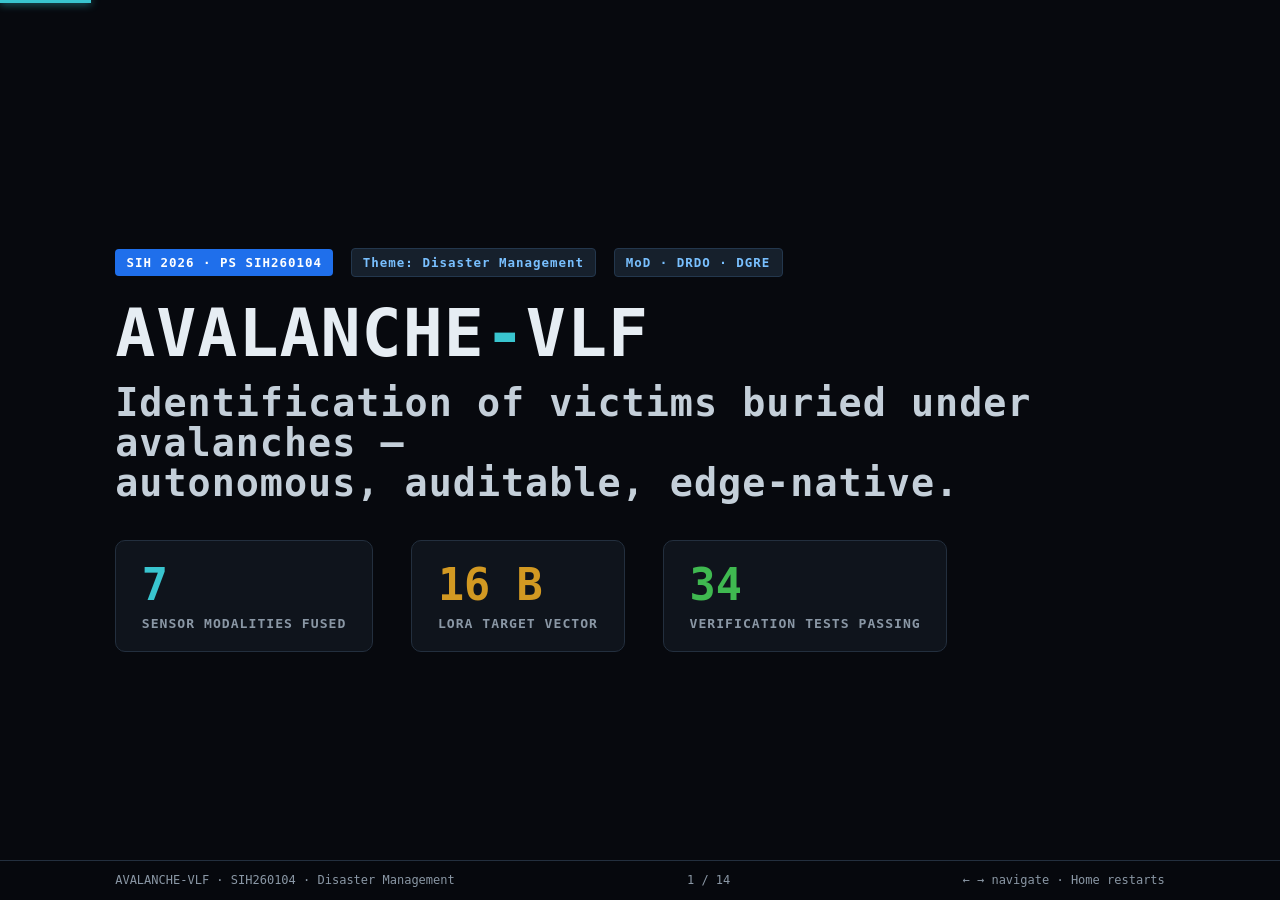
==== presentation/sih2026_deck.html @ 2348098b "feat: initial commit for avalanche_vlf architecture and test suite" ====
<!DOCTYPE html>
<html lang="en">
<head>
<meta charset="UTF-8">
<meta name="viewport" content="width=device-width, initial-scale=1.0">
<title>AVALANCHE-VLF — SIH260104</title>
<style>
    :root {
        --bg: #07090e; --panel: #0f141c; --border: #232f3e;
        --text: #e6edf3; --muted: #8a97a5;
        --accent: #39c5cf; --p1: #f85149; --gold: #d29922; --green: #3fb950; --violet: #bc8cff;
    }
    * { box-sizing: border-box; margin: 0; padding: 0;
        font-family: -apple-system, BlinkMacSystemFont, "Segoe UI", Roboto, monospace; }
    body { background: var(--bg); color: var(--text); height: 100vh; overflow: hidden; }

    .deck { position: relative; width: 100vw; height: 100vh; }
    .slide {
        position: absolute; inset: 0;
        display: none; flex-direction: column; justify-content: center;
        padding: 6vh 9vw;
    }
    .slide.active { display: flex; animation: fadein 0.35s ease; }
    @keyframes fadein { from { opacity: 0; transform: translateY(8px); } to { opacity: 1; transform: none; } }

    .kicker { font-size: clamp(0.7rem, 1.4vw, 0.85rem); font-weight: 800; letter-spacing: 2.5px;
              color: var(--accent); text-transform: uppercase; margin-bottom: 1.6vh; }
    h1 { font-size: clamp(2.2rem, 5.2vw, 4.2rem); font-weight: 900; letter-spacing: 1px; line-height: 1.05; }
    h2 { font-size: clamp(1.5rem, 3.2vw, 2.6rem); font-weight: 850; margin-bottom: 3.5vh; line-height: 1.15; }
    h2 em, h1 em { color: var(--accent); font-style: normal; }
    p, li { font-size: clamp(0.95rem, 1.9vw, 1.25rem); color: #c4cfd9; line-height: 1.55; }
    ul { list-style: none; }
    li { margin-bottom: 1.6vh; padding-left: 1.4em; position: relative; }
    li::before { content: "▸"; position: absolute; left: 0; color: var(--accent); font-weight: 900; }
    strong { color: #fff; }
    .mono { font-family: ui-monospace, Menlo, Consolas, monospace; }

    .cols { display: grid; grid-template-columns: 1fr 1fr; gap: 4vw; align-items: start; }
    .stat-row { display: flex; gap: 3vw; margin-top: 4vh; flex-wrap: wrap; }
    .stat { background: var(--panel); border: 1px solid var(--border); border-radius: 10px;
            padding: 2.2vh 2vw; min-width: 16vw; }
    .stat .num { font-size: clamp(1.6rem, 3.4vw, 2.8rem); font-weight: 900; color: var(--p1); }
    .stat .num.g { color: var(--green); } .stat .num.a { color: var(--gold); } .stat .num.c { color: var(--accent); }
    .stat .lbl { font-size: clamp(0.68rem, 1.2vw, 0.82rem); color: var(--muted); text-transform: uppercase;
                 letter-spacing: 1px; margin-top: 0.6vh; font-weight: 700; }

    table { width: 100%; border-collapse: collapse; font-size: clamp(0.78rem, 1.5vw, 1rem); }
    th { text-align: left; color: var(--muted); text-transform: uppercase; font-size: 0.72em;
         letter-spacing: 1px; padding: 0.8em 0.9em; border-bottom: 1px solid var(--border); }
    td { padding: 0.75em 0.9em; border-bottom: 1px solid rgba(35, 47, 62, 0.5); color: #c4cfd9; }
    td:first-child { color: #fff; font-weight: 700; }
    tr:last-child td { border-bottom: none; }

    .flow { display: flex; gap: 1.2vw; margin-top: 2vh; flex-wrap: wrap; }
    .node { background: var(--panel); border: 1px solid var(--border); border-radius: 8px;
            padding: 1.8vh 1.4vw; font-size: clamp(0.72rem, 1.4vw, 0.92rem); font-weight: 700;
            flex: 1; min-width: 12vw; text-align: center; }
    .node span { display: block; color: var(--muted); font-weight: 400; font-size: 0.82em; margin-top: 0.5vh; }
    .arrow { align-self: center; color: var(--accent); font-size: 1.4rem; font-weight: 900; }

    .badge { display: inline-block; background: #1f6feb; color: #fff; font-size: clamp(0.65rem, 1.2vw, 0.78rem);
             font-weight: 800; padding: 0.45em 0.9em; border-radius: 4px; letter-spacing: 1px; margin-right: 0.6vw; }
    .badge.dark { background: #16202c; color: #79c0ff; border: 1px solid #23374d; }

    .footer-bar { position: fixed; bottom: 0; left: 0; right: 0; display: flex; justify-content: space-between;
                  align-items: center; padding: 1.4vh 9vw; font-size: clamp(0.62rem, 1.1vw, 0.75rem);
                  color: var(--muted); border-top: 1px solid var(--border); background: rgba(7, 9, 14, 0.9); z-index: 10; }
    .progress { position: fixed; top: 0; left: 0; height: 3px; background: var(--accent);
                box-shadow: 0 0 8px var(--accent); transition: width 0.25s ease; z-index: 20; }

    .quote { border-left: 4px solid var(--p1); padding-left: 1.5em; font-size: clamp(1rem, 2.1vw, 1.4rem);
             color: #dde5ec; font-style: italic; max-width: 60ch; }
</style>
</head>
<body>
<div class="progress" id="progress"></div>
<div class="deck" id="deck">

<!-- 1 TITLE -->
<section class="slide active">
    <div style="margin-bottom: 2.5vh;">
        <span class="badge">SIH 2026 · PS SIH260104</span>
        <span class="badge dark">Theme: Disaster Management</span>
        <span class="badge dark">MoD · DRDO · DGRE</span>
    </div>
    <h1>AVALANCHE<span style="color:var(--accent)">-</span>VLF</h1>
    <h1 style="font-size:clamp(1.3rem,3vw,2.4rem); font-weight:700; color:#c4cfd9; margin-top:1.5vh;">
        Identification of victims buried under avalanches —<br>autonomous, auditable, edge-native.
    </h1>
    <div class="stat-row">
        <div class="stat"><div class="num c">7</div><div class="lbl">Sensor modalities fused</div></div>
        <div class="stat"><div class="num a">16 B</div><div class="lbl">LoRa target vector</div></div>
        <div class="stat"><div class="num g">34</div><div class="lbl">Verification tests passing</div></div>
    </div>
</section>

<!-- 2 THE PROBLEM -->
<section class="slide">
    <div class="kicker">The problem — SIH260104</div>
    <h2>The burial clock runs at <em>15 minutes</em>. The response arrives in <em>30–60.</em></h2>
    <div class="cols">
        <ul>
            <li>Buried victims survive on an <strong>asphyxiation cliff</strong>: ~90% survival if extracted within 15 minutes, below 30% past 35 minutes.</li>
            <li>Sectors like Siachen, Ladakh and North Sikkim need <strong>30–60+ minutes</strong> just to mobilize a probe line.</li>
            <li><strong>Passive victims carry nothing</strong> — no 457 kHz transceiver, no RECCO reflector, often no phone. Existing systems cannot see them.</li>
        </ul>
        <div>
            <div class="stat-row" style="margin-top:0;">
                <div class="stat"><div class="num">~90%</div><div class="lbl">Survival ≤ 15 min</div></div>
                <div class="stat"><div class="num a">&lt;30%</div><div class="lbl">Survival &gt; 35 min</div></div>
            </div>
            <div class="stat-row">
                <div class="stat"><div class="num">50+ min</div><div class="lbl">Probe-line sweep of one debris field</div></div>
                <div class="stat"><div class="num c">10–15 min</div><div class="lbl">Dual-UAV autonomous sweep (target)</div></div>
            </div>
        </div>
    </div>
</section>

<!-- 3 WHY EXISTING FAILS -->
<section class="slide">
    <div class="kicker">Why current methods fall short</div>
    <h2>Three field failure modes dominate every published attempt</h2>
    <table>
        <tr><th>Approach</th><th>Fails because</th></tr>
        <tr><td>Handheld beacon search</td><td>Needs trained searchers on foot across dangerous debris; hopeless for passive victims</td></tr>
        <tr><td>Drone + 457 kHz receiver</td><td>Motor EMI collapses sensitivity to ~6 m radius vs 50 m handheld (documented 2017–2025)</td></tr>
        <tr><td>Thermal / RGB only</td><td>Buried victims emit nothing visible through 1–3 m of snowpack</td></tr>
        <tr><td>Black-box ML triage</td><td>Unexplainable decisions are indefensible when lives and missions are audited</td></tr>
    </table>
    <p style="margin-top:3.5vh;">AVALANCHE-VLF is engineered against each of these — <strong>not around them.</strong></p>
</section>

<!-- 4 SOLUTION OVERVIEW -->
<section class="slide">
    <div class="kicker">Our answer</div>
    <h2>A deterministic fusion engine that turns sensor passes into <em>rescue directives</em></h2>
    <div class="flow">
        <div class="node">Dual UAV sweep<span>457 kHz · GPR · micro-Doppler<br>seismic · thermal · RGB · RF</span></div>
        <div class="arrow">→</div>
        <div class="node">Evidence adapters<span>log-likelihood ratio<br>+ environmental quality q<sub>k</sub></span></div>
        <div class="arrow">→</div>
        <div class="node">Bayesian grid fusion<span>leaky accumulators<br>saturated per evidence group</span></div>
        <div class="arrow">→</div>
        <div class="node">Triage + survival ranking<span>P(H) × S(t,ρ) ÷ effort+risk</span></div>
        <div class="arrow">→</div>
        <div class="node">Directive<span>true MGRS · depth Z · safe azimuth<br>16-byte LoRa frame</span></div>
    </div>
    <ul style="margin-top:4vh;">
        <li><strong>Zero ML in the decision path.</strong> Every log-odds update is closed-form, reproducible, and logged to JSONL for after-action audit.</li>
        <li><strong>Runs fully offline</strong> on a Jetson-class edge node — built for air-gapped operations.</li>
    </ul>
</section>

<!-- 5 ARCHITECTURE -->
<section class="slide">
    <div class="kicker">Architecture</div>
    <h2>Small, strict modules with enforced boundaries</h2>
    <table>
        <tr><th>Module</th><th>Responsibility</th></tr>
        <tr><td>engine/adapters/</td><td>One adapter per modality: parse → LLR → environmental quality. Unknown sensors fail loudly, never silently default.</td></tr>
        <tr><td>engine/fusion.py</td><td>Log-odds accumulation, saturation caps, multi-pass persistence, directive issuance under a single state lock</td></tr>
        <tr><td>engine/geo.py</td><td>Dependency-free WGS84 → UTM → MGRS (USGS PP 1395, NGA TM 8358.1)</td></tr>
        <tr><td>engine/terrain.py</td><td>DEM priors, slope-band likelihoods, monotonic rescuer hazard</td></tr>
        <tr><td>config/loader.py</td><td>Schema-validated YAML; hot-swaps validate on a deep copy and persist atomically</td></tr>
        <tr><td>telemetry/lora_packet.py</td><td>16-byte big-endian frame, CRC-16/CCITT, origin-referenced offsets that raise rather than wrap</td></tr>
        <tr><td>frontend/</td><td>Zero-dependency HUD; server owns the survival clock, browser only renders it</td></tr>
    </table>
</section>

<!-- 6 DECISION MATH -->
<section class="slide">
    <div class="kicker">The math that decides</div>
    <h2>Correlated sensors cannot inflate confidence</h2>
    <div class="cols">
        <ul>
            <li>Modalities split into <strong>Group A (electronic), B (subsurface), C (surface)</strong>.</li>
            <li>Each group saturates at its own cap: Γ<sub>A</sub>=4.5, Γ<sub>B</sub>=4.2, Γ<sub>C</sub>=2.5 log-odds. Ten co-located receivers still cannot reach P1 alone.</li>
            <li>Accumulators leak <strong>γ = 0.96 per second</strong> of wall time — staleness tracks real time, not scan frequency.</li>
            <li>Multi-pass persistence: repeated detections ≥5 s apart earn +0.75; consistent ghosts lose 0.40.</li>
            <li>Posterior log-odds clamped to ±15 before sigmoid — no numerical windup, ever.</li>
        </ul>
        <div>
            <p style="margin-bottom:2vh;"><strong>Triage thresholds</strong></p>
            <table>
                <tr><th>Zone</th><th>Rule</th><th>Action</th></tr>
                <tr><td style="color:var(--p1)">P1</td><td>P ≥ 0.85</td><td>Probe & excavate, marker drop</td></tr>
                <tr><td style="color:var(--gold)">P2</td><td>P ≥ 0.45</td><td>Secondary radar pass</td></tr>
                <tr><td style="color:#58a6ff">P3</td><td>P ≥ 0.15</td><td>Candidate watch</td></tr>
                <tr><td style="color:var(--green)">P4</td><td>P &lt; 0.15</td><td>No alarm</td></tr>
            </table>
        </div>
    </div>
</section>

<!-- 7 PASSIVE DETECTION -->
<section class="slide">
    <div class="kicker">The differentiator</div>
    <h2>Finding the victim who <em>carries nothing</em></h2>
    <ul>
        <li><strong>GPR dielectric contrast:</strong> human tissue ε<sub>r</sub> ≈ 50–55 vs snow ε<sub>r</sub> ≈ 3.2 and granite ε<sub>r</sub> ≈ 6–9. The engine reads permittivity directly from the payload schema and rejects rock clutter by value.</li>
        <li><strong>Micro-Doppler respiration:</strong> chest-wall displacement in the 0.2–0.4 Hz band distinguishes a living subject from static debris returns.</li>
        <li><strong>Micro-seismic impulse patterns:</strong> periodic tapping/calling detection corroborates life-signs acoustically.</li>
        <li>Wet-snow absorption modeled as q = e<sup>−κ·ρ·d</sup> so degraded penetration lowers evidence weight instead of manufacturing false confidence.</li>
    </ul>
    <p class="quote" style="margin-top:3vh;">A non-cooperative civilian reaches P1 strictly through subsurface cross-confirmation — demonstrated live in the demo scenario.</p>
</section>

<!-- 8 DIRECTIVE -->
<section class="slide">
    <div class="kicker">From lock to rescuer</div>
    <h2>Every P1 lock emits a <em>complete rescue order</em></h2>
    <ul>
        <li><strong>True MGRS reference:</strong> real WGS84 → UTM → MGRS conversion, verified against the published anchor <span class="mono">31N AA 66021 00000</span> and sub-millimeter global round-trips. No fabricated coordinates anywhere.</li>
        <li><strong>Burial depth Z:</strong> radar two-way-time estimate carried into the directive and the LoRa frame.</li>
        <li><strong>Safe approach azimuth:</strong> perpendicular to the terrain gradient in compass frame — verified numerically that the heading is contour-parallel (dot product = 0). Rescuers never walk the fall-line the system exists to warn about.</li>
        <li><strong>16-byte LoRa frame:</strong> msg type, cell, probability, depth cm, radius dm, bearing, flags, mission-grid offsets, CRC-16. Out-of-range values raise — they never wrap silently.</li>
    </ul>
</section>

<!-- 9 VERIFICATION -->
<section class="slide">
    <div class="kicker">Verified correctness</div>
    <h2>"Foolproof" is a test suite, not a claim</h2>
    <div class="stat-row" style="margin-top:0;">
        <div class="stat"><div class="num g">34</div><div class="lbl">Tests passing</div></div>
        <div class="stat"><div class="num c">&lt;1 mm</div><div class="lbl">Geo round-trip error over 1007 global samples</div></div>
        <div class="stat"><div class="num a">±0 m</div><div class="lbl">Azimuth-to-gradient dot product tolerance</div></div>
    </div>
    <ul style="margin-top:3.5vh;">
        <li><strong>Anchors + properties, not vibes:</strong> null-island MGRS anchor, central-meridian exactness, mirror symmetry, forward/inverse closure.</li>
        <li><strong>Concurrency:</strong> 8 parallel workers hammer one cell; lock safety asserted, no NaN ever observed.</li>
        <li><strong>Boundaries:</strong> malformed configs rejected with zero trace on live state; unknown sensor priors raise; API rejects invalid hot-swaps with 422.</li>
        <li><strong>E2E:</strong> server boots, streams 10 Hz frames, issues its first P1 directive with correct MGRS and contour azimuth inside 40 seconds.</li>
    </ul>
</section>

<!-- 10 HARDWARE & CONNECTIVITY -->
<section class="slide">
    <div class="kicker">Hardware & connectivity plan</div>
    <h2>Real devices, three-tier links, honest costs</h2>
    <table>
        <tr><th>Modality</th><th>Device</th><th>Field note</th></tr>
        <tr><td>457 kHz RX</td><td>Barryvox UART tap or ferrite SDR front-end</td><td>Mast-mounted 2 m below airframe to beat motor EMI</td></tr>
        <tr><td>UWB GPR</td><td>Zond Aero LF class / LRDE pod</td><td>Wet-snow absorption calibrated per season</td></tr>
        <tr><td>Micro-Doppler</td><td>TI IWR6843 60 GHz FMCW</td><td>Proven 0.1–1 Hz chest-wall band</td></tr>
        <tr><td>Thermal / RGB</td><td>FLIR Boson 640 + gimbal cam</td><td>Shallow/surface victims</td></tr>
        <tr><td>Edge compute</td><td>Jetson Orin NX command + Orin Nano per UAV</td><td>Air-gapped, offline-first</td></tr>
    </table>
    <ul style="margin-top:2.5vh;">
        <li><strong>Tier 1</strong> MAVLink @ 900 MHz HDR (swarm) · <strong>Tier 2</strong> our 16-byte vectors over LoRa 865–867 MHz (responders, NLOS) · <strong>Tier 3</strong> Iridium SBD to HQ — aligned with DGRE's IAWNS-S/NATSAT SATCOM direction.</li>
        <li>100 targets/min of directives is trivially within LoRa duty cycle; the HUD never crosses narrowband tiers.</li>
    </ul>
</section>

<!-- 11 INDIA INTEGRATION -->
<section class="slide">
    <div class="kicker">Integration into Indian infrastructure</div>
    <h2>Built to plug into DGRE's world, not replace it</h2>
    <ul>
        <li><strong>DGRE (DRDO):</strong> consumes their AWS network and winter advisories to calibrate priors; complements their infrasound/seismic release-detection research — their trigger, our sweep.</li>
        <li><strong>Army / ITBP:</strong> command node at battalion HQ; directives reach unit rescue teams over existing Tier-2 radios.</li>
        <li><strong>NDRF / SDRF:</strong> highway and rail avalanche response maps onto PROBE_EXCAVATE directives directly.</li>
        <li><strong>Regulatory-clean:</strong> marker and LoRa sit inside India's delicensed 865–867 MHz SRD band; DGCA Drone Rules 2021 VLOS-first then exemption path; IMSI module ships disabled pending LEA partnership.</li>
        <li><strong>Atmanirbhar option set:</strong> ideaForge/Garuda airframes, indigenous GPR partnership, DGRE data partnership for calibration.</li>
    </ul>
</section>

<!-- 12 ROADMAP -->
<section class="slide">
    <div class="kicker">Roadmap to field truth</div>
    <h2>The gate is hardware, and we sequenced it honestly</h2>
    <table>
        <tr><th>Phase</th><th>Milestone</th><th>Exit criterion</th></tr>
        <tr><td>Now</td><td>Verified decision core + wire formats + HUD (this repo)</td><td>34/34 tests, E2E directive issuance</td></tr>
        <tr><td>6.1</td><td>Single-modality bench rig: 457 kHz → adapter → fusion on a sled</td><td>Adapter contract proven on real bytes</td></tr>
        <tr><td>6.2</td><td>EKF point refinement after grid MAP lock (literature-standard two-stage)</td><td>Sub-meter aim point vs 5 m cell</td></tr>
        <tr><td>6.3</td><td>GeoTIFF DEM ingestion; field calibration harness for priors</td><td>Priors fitted from real snow-pit truth</td></tr>
        <tr><td>7</td><td>Infrasound auto-trigger, multi-victim deconfliction, swarm partitioning</td><td>DGRE field benchmark, Siachen/Ladakh trial</td></tr>
    </table>
</section>

<!-- 13 RISK HONESTY -->
<section class="slide">
    <div class="kicker">Risk honesty</div>
    <h2>What will try to kill this system — and the answer already in the design</h2>
    <table>
        <tr><th>Risk</th><th>Answer in the design</th></tr>
        <tr><td>Motor EMI blinds beacon search (~6 m on electric drones)</td><td>q_emi attenuation models it; mast mounting rule; per-airframe calibration procedure</td></tr>
        <tr><td>Wet spring snow kills GPR depth</td><td>Exponential absorption model; Groups A/C still carry shallow victims</td></tr>
        <tr><td>GNSS multipath in deep gullies</td><td>RTK base on command vehicle; visual-inertial odometry scoped for Phase 7</td></tr>
        <tr><td>False positives erode operator trust</td><td>High τ_P1, saturation caps, full JSONL reconstruction of any lock</td></tr>
        <tr><td>−30 °C battery collapse</td><td>Self-heating packs, warm-soak procedures in deployment plan</td></tr>
    </table>
</section>

<!-- 14 CLOSE -->
<section class="slide">
    <div class="kicker">Thesis</div>
    <h2>Every minute removed from search time buys <em>points of survival probability</em>.</h2>
    <p style="max-width: 70ch;">AVALANCHE-VLF removes the two slowest stages of the pipeline — human sweeping and human prioritization — while keeping every decision reproducible enough to defend in an audit.</p>
    <div class="stat-row">
        <div class="stat"><div class="num g">Deterministic</div><div class="lbl">No black boxes in triage</div></div>
        <div class="stat"><div class="num c">Edge-native</div><div class="lbl">Air-gapped by design</div></div>
        <div class="stat"><div class="num a">DGRE-ready</div><div class="lbl">Bands, doctrine, data partners</div></div>
    </div>
    <p style="margin-top:4vh; color:var(--muted);" class="mono">
        github.com/&lt;your-org&gt;/avalanche-vlf · Apache-2.0 · pytest: 34 passed
    </p>
</section>

</div>

<div class="footer-bar">
    <span>AVALANCHE-VLF · SIH260104 · Disaster Management</span>
    <span id="counter">1 / 14</span>
    <span>← → navigate · Home restarts</span>
</div>

<script>
const slides = Array.from(document.querySelectorAll(".slide"));
let index = 0;

function show(i) {
    index = Math.max(0, Math.min(slides.length - 1, i));
    slides.forEach((s, n) => s.classList.toggle("active", n === index));
    document.getElementById("counter").innerText = `${index + 1} / ${slides.length}`;
    document.getElementById("progress").style.width =
        `${((index + 1) / slides.length) * 100}%`;
}

window.addEventListener("keydown", (e) => {
    if (["ArrowRight", "PageDown", " "].includes(e.key)) { show(index + 1); e.preventDefault(); }
    else if (["ArrowLeft", "PageUp"].includes(e.key)) { show(index - 1); e.preventDefault(); }
    else if (e.key === "Home") { show(0); }
    else if (e.key === "End") { show(slides.length - 1); }
});
document.getElementById("deck").addEventListener("click", () => show(index + 1));
show(0);
</script>
</body>
</html>
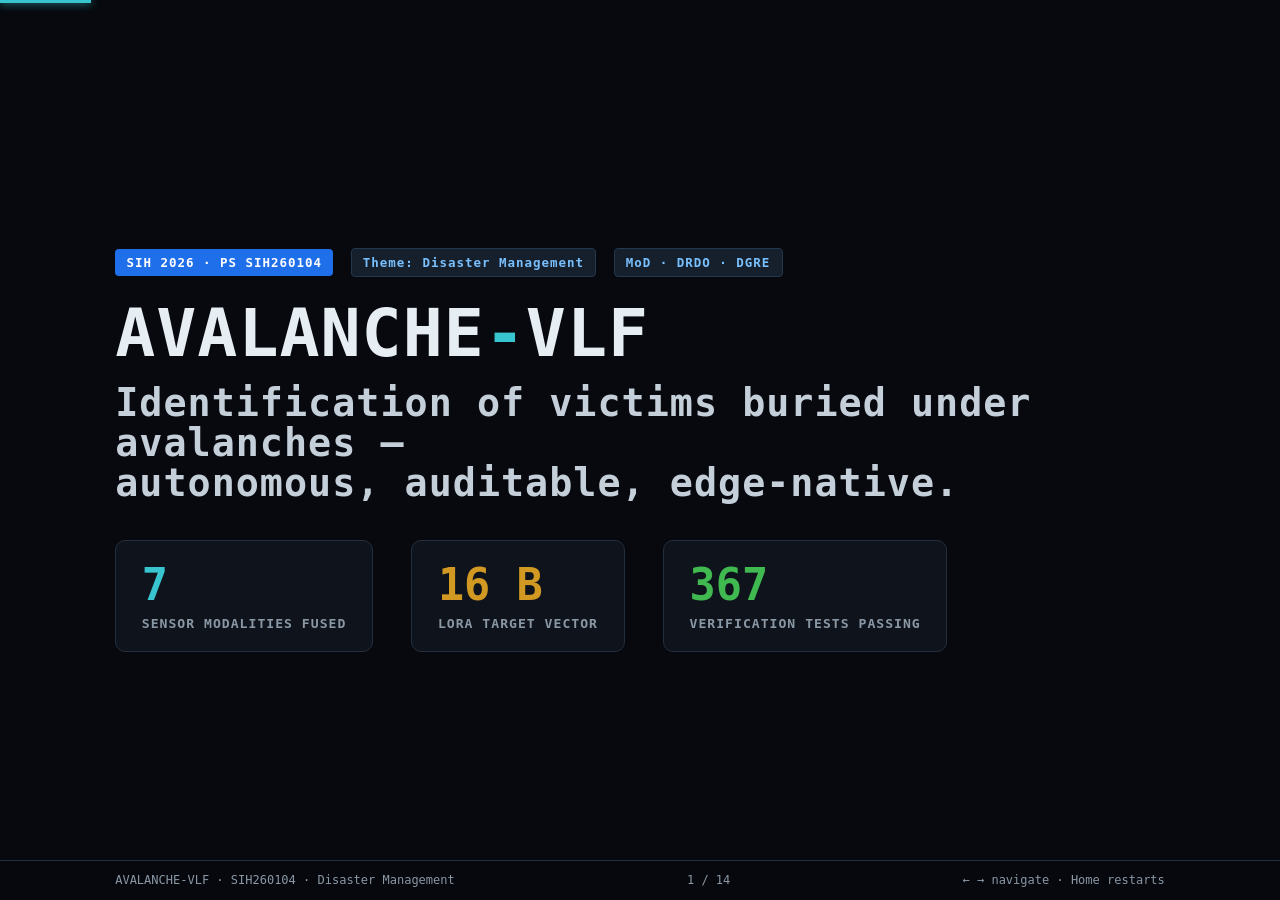
==== commit edfbb7ea: "docs: demo recording checklist, verified walkthrough values - DEMO_WALKTHROUGH: add Part 0 pre-fligh" ====
--- a/presentation/sih2026_deck.html
+++ b/presentation/sih2026_deck.html
@@ -90,7 +90,7 @@
     <div class="stat-row">
         <div class="stat"><div class="num c">7</div><div class="lbl">Sensor modalities fused</div></div>
         <div class="stat"><div class="num a">16 B</div><div class="lbl">LoRa target vector</div></div>
-        <div class="stat"><div class="num g">34</div><div class="lbl">Verification tests passing</div></div>
+        <div class="stat"><div class="num g">367</div><div class="lbl">Verification tests passing</div></div>
     </div>
 </section>
 
@@ -103,6 +103,7 @@
             <li>Buried victims survive on an <strong>asphyxiation cliff</strong>: ~90% survival if extracted within 15 minutes, below 30% past 35 minutes.</li>
             <li>Sectors like Siachen, Ladakh and North Sikkim need <strong>30–60+ minutes</strong> just to mobilize a probe line.</li>
             <li><strong>Passive victims carry nothing</strong> — no 457 kHz transceiver, no RECCO reflector, often no phone. Existing systems cannot see them.</li>
+            <li>India already forecasts and detects releases: DGRE's Sikkim radar flags an avalanche <strong>within 3 seconds</strong>, and its drone-based buried-object detector was airlifted to the 2025 Mana rescue. What remains unsolved is <strong>rapid victim localization after the release</strong>.</li>
         </ul>
         <div>
             <div class="stat-row" style="margin-top:0;">
@@ -126,6 +127,7 @@
         <tr><td>Handheld beacon search</td><td>Needs trained searchers on foot across dangerous debris; hopeless for passive victims</td></tr>
         <tr><td>Drone + 457 kHz receiver</td><td>Motor EMI collapses sensitivity to ~6 m radius vs 50 m handheld (documented 2017–2025)</td></tr>
         <tr><td>Thermal / RGB only</td><td>Buried victims emit nothing visible through 1–3 m of snowpack</td></tr>
+        <tr><td>Single-modality ML concepts</td><td>One sensor, no cross-confirmation, no wire format to rescuers, unverified output</td></tr>
         <tr><td>Black-box ML triage</td><td>Unexplainable decisions are indefensible when lives and missions are audited</td></tr>
     </table>
     <p style="margin-top:3.5vh;">AVALANCHE-VLF is engineered against each of these — <strong>not around them.</strong></p>
@@ -223,8 +225,8 @@
     <div class="kicker">Verified correctness</div>
     <h2>"Foolproof" is a test suite, not a claim</h2>
     <div class="stat-row" style="margin-top:0;">
-        <div class="stat"><div class="num g">34</div><div class="lbl">Tests passing</div></div>
-        <div class="stat"><div class="num c">&lt;1 mm</div><div class="lbl">Geo round-trip error over 1007 global samples</div></div>
+        <div class="stat"><div class="num g">367</div><div class="lbl">Tests passing</div></div>
+        <div class="stat"><div class="num c">&lt;1 mm</div><div class="lbl">Geo round-trip error, ~1,060-point global sweep</div></div>
         <div class="stat"><div class="num a">±0 m</div><div class="lbl">Azimuth-to-gradient dot product tolerance</div></div>
     </div>
     <ul style="margin-top:3.5vh;">
@@ -272,7 +274,7 @@
     <h2>The gate is hardware, and we sequenced it honestly</h2>
     <table>
         <tr><th>Phase</th><th>Milestone</th><th>Exit criterion</th></tr>
-        <tr><td>Now</td><td>Verified decision core + wire formats + HUD (this repo)</td><td>34/34 tests, E2E directive issuance</td></tr>
+        <tr><td>Now</td><td>Verified decision core + wire formats + HUD (this repo)</td><td>367/367 tests, E2E directive issuance</td></tr>
         <tr><td>6.1</td><td>Single-modality bench rig: 457 kHz → adapter → fusion on a sled</td><td>Adapter contract proven on real bytes</td></tr>
         <tr><td>6.2</td><td>EKF point refinement after grid MAP lock (literature-standard two-stage)</td><td>Sub-meter aim point vs 5 m cell</td></tr>
         <tr><td>6.3</td><td>GeoTIFF DEM ingestion; field calibration harness for priors</td><td>Priors fitted from real snow-pit truth</td></tr>
@@ -305,7 +307,7 @@
         <div class="stat"><div class="num a">DGRE-ready</div><div class="lbl">Bands, doctrine, data partners</div></div>
     </div>
     <p style="margin-top:4vh; color:var(--muted);" class="mono">
-        github.com/&lt;your-org&gt;/avalanche-vlf · Apache-2.0 · pytest: 34 passed
+        github.com/AMOLSHUKL/avalanche_vlf · Apache-2.0 · pytest: 367 passed
     </p>
 </section>
 
